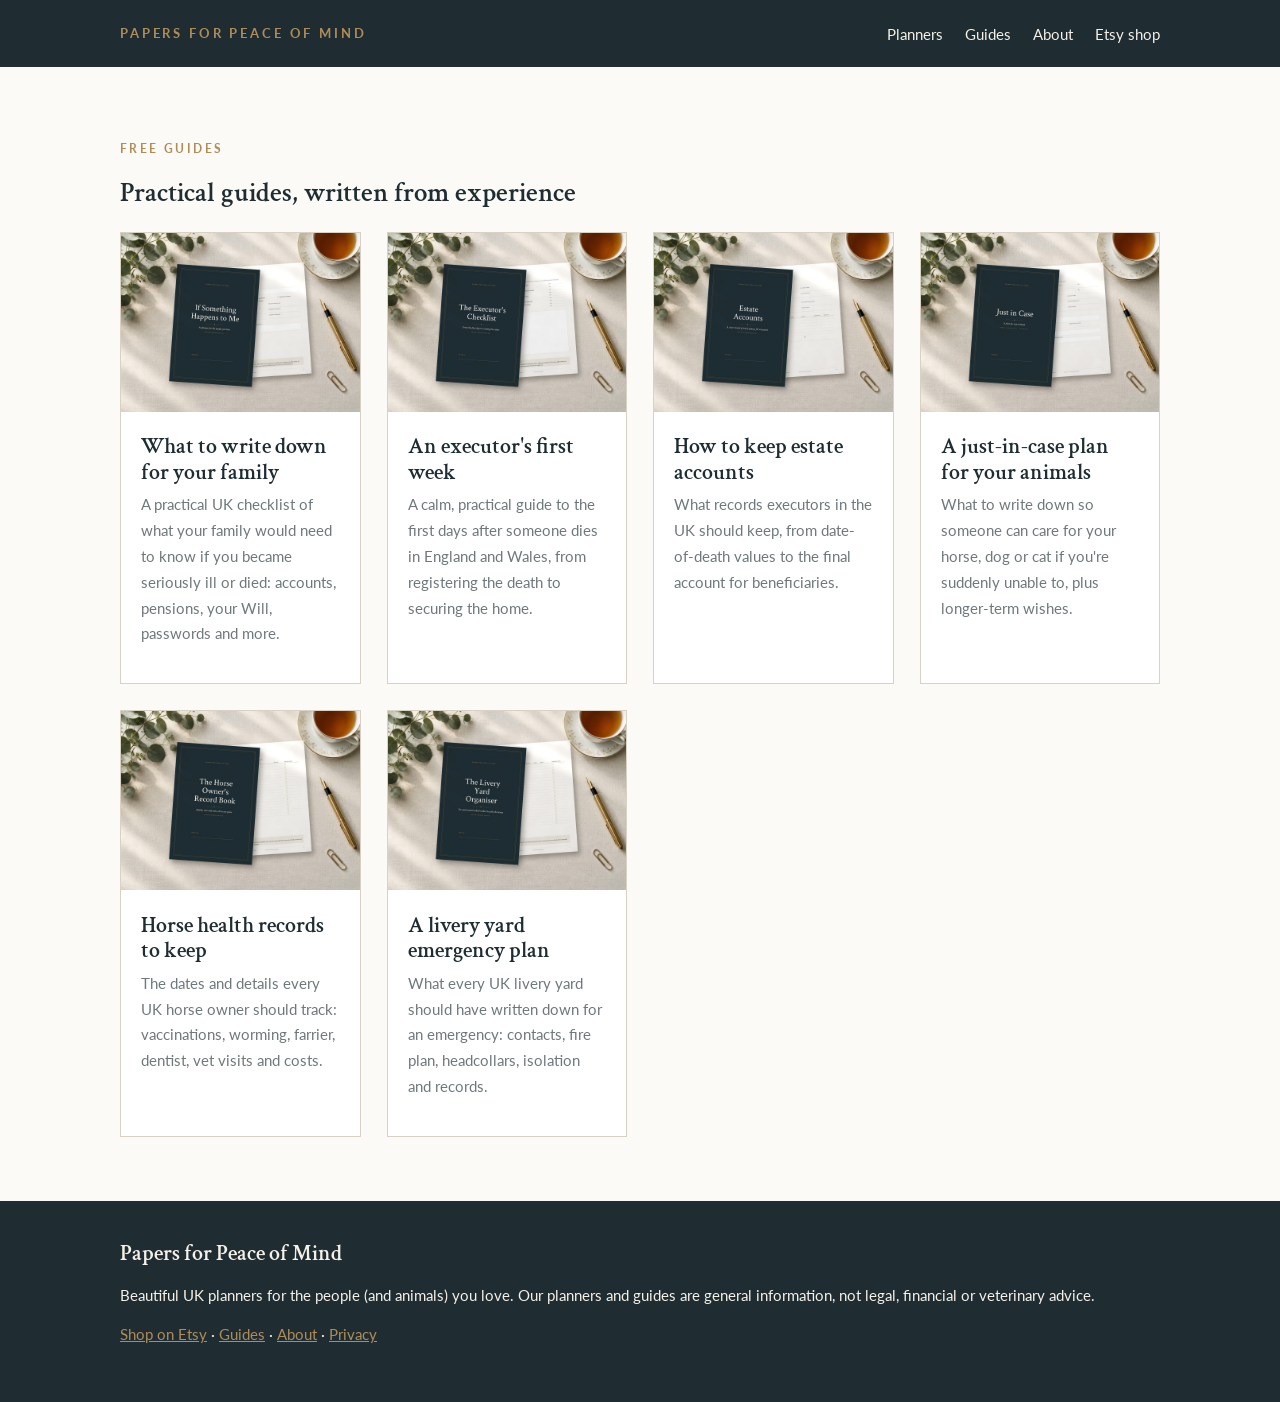
==== guides/index.html @ 26e67ae7 "Papers for Peace of Mind website: home, about, 6 guides" ====
<!doctype html>
<html lang="en-GB"><head><meta charset="utf-8"><meta name="viewport" content="width=device-width,initial-scale=1">
<title>Free UK guides · Papers for Peace of Mind</title><meta name="description" content="Practical UK guides on planning ahead, being an executor and caring for your animals.">
<link rel="canonical" href="https://papersforpeaceofmind.co.uk/guides/"><meta property="og:title" content="Free UK guides · Papers for Peace of Mind"><meta property="og:description" content="Practical UK guides on planning ahead, being an executor and caring for your animals.">
<meta property="og:image" content="https://papersforpeaceofmind.co.uk/img/planner-desk.jpg"><meta property="og:url" content="https://papersforpeaceofmind.co.uk/guides/"><meta name="twitter:card" content="summary_large_image">
<link rel="preconnect" href="https://fonts.googleapis.com"><link rel="preconnect" href="https://fonts.gstatic.com" crossorigin>
<link href="https://fonts.googleapis.com/css2?family=Crimson+Text:ital,wght@0,400;0,600;1,400&family=Lato:wght@400;700&display=swap" rel="stylesheet">
<link rel="stylesheet" href="/style.css"><link rel="icon" href="/img/icon.png">
</head><body>
<header><div class="wrap"><a class="brand" href="/">Papers for Peace of Mind</a>
<nav><a href="/#planners">Planners</a><a href="/guides/">Guides</a><a href="/about.html">About</a><a href="https://www.etsy.com/shop/PapersForPeaceOfMind">Etsy shop</a></nav></div></header>
<section><div class="wrap"><p class="eyebrow">Free guides</p><h1>Practical guides, written from experience</h1><div class="grid guides"><a class="card" href="/guides/what-to-write-down-for-your-family.html"><img src="/img/planner-desk.jpg" alt="" loading="lazy" width="1200" height="900"><div class="body"><h3>What to write down for your family</h3><p>A practical UK checklist of what your family would need to know if you became seriously ill or died: accounts, pensions, your Will, passwords and more.</p></div></a><a class="card" href="/guides/executor-first-week-uk.html"><img src="/img/checklist-desk.jpg" alt="" loading="lazy" width="1200" height="900"><div class="body"><h3>An executor&#x27;s first week</h3><p>A calm, practical guide to the first days after someone dies in England and Wales, from registering the death to securing the home.</p></div></a><a class="card" href="/guides/how-to-keep-estate-accounts.html"><img src="/img/accounts-desk.jpg" alt="" loading="lazy" width="1200" height="900"><div class="body"><h3>How to keep estate accounts</h3><p>What records executors in the UK should keep, from date-of-death values to the final account for beneficiaries.</p></div></a><a class="card" href="/guides/pet-and-horse-emergency-plan.html"><img src="/img/animals-desk.jpg" alt="" loading="lazy" width="1200" height="900"><div class="body"><h3>A just-in-case plan for your animals</h3><p>What to write down so someone can care for your horse, dog or cat if you&#x27;re suddenly unable to, plus longer-term wishes.</p></div></a><a class="card" href="/guides/horse-health-records.html"><img src="/img/horse-desk.jpg" alt="" loading="lazy" width="1200" height="900"><div class="body"><h3>Horse health records to keep</h3><p>The dates and details every UK horse owner should track: vaccinations, worming, farrier, dentist, vet visits and costs.</p></div></a><a class="card" href="/guides/livery-yard-emergency-plan.html"><img src="/img/livery-desk.jpg" alt="" loading="lazy" width="1200" height="900"><div class="body"><h3>A livery yard emergency plan</h3><p>What every UK livery yard should have written down for an emergency: contacts, fire plan, headcollars, isolation and records.</p></div></a></div></div></section>
<footer><div class="wrap"><p class="serif" style="font-size:1.4rem;color:var(--cream);margin:0 0 6px">Papers for Peace of Mind</p>
<p>Beautiful UK planners for the people (and animals) you love. Our planners and guides are general information, not legal, financial or veterinary advice.</p>
<p><a href="https://www.etsy.com/shop/PapersForPeaceOfMind">Shop on Etsy</a> · <a href="/guides/">Guides</a> · <a href="/about.html">About</a> · <a href="/privacy.html">Privacy</a></p></div></footer>
</body></html>
---- style.css ----
:root{--ink:#1F2D33;--text:#2E3B40;--soft:#6F787B;--brass:#B08D57;--paper:#FCFAF6;--stone:#F1ECE3;--cream:#F6F1E7;--sage:#5F7A6C;--hair:#D9D1C3}
*{box-sizing:border-box}body{margin:0;background:var(--paper);color:var(--text);font:18px/1.7 'Lato',system-ui,sans-serif}
h1,h2,h3,.serif{font-family:'Crimson Text',Georgia,serif;font-weight:600;color:var(--ink);line-height:1.2}
a{color:var(--sage)}img{max-width:100%;height:auto;display:block}
.wrap{max-width:1080px;margin:0 auto;padding:0 20px}.narrow{max-width:760px}
header{background:var(--ink)}header .wrap{display:flex;align-items:center;justify-content:space-between;padding:18px 20px;gap:16px;flex-wrap:wrap}
.brand{font:700 13px/1 'Lato',sans-serif;letter-spacing:.22em;color:var(--brass);text-decoration:none;text-transform:uppercase}
nav a{color:var(--cream);text-decoration:none;margin-left:22px;font-size:15px}nav a:hover{color:var(--brass)}
.hero{background:var(--ink);color:var(--cream);padding:40px 0 70px}.hero .wrap{display:grid;grid-template-columns:1.1fr 1fr;gap:48px;align-items:center}
.hero h1{color:var(--cream);font-size:clamp(2.3rem,5vw,3.6rem);margin:0 0 16px}.hero p{font-size:1.15rem;opacity:.92}
.eyebrow{font:700 12px/1 'Lato',sans-serif;letter-spacing:.2em;text-transform:uppercase;color:var(--brass)}
.btn{display:inline-block;background:var(--brass);color:#fff;text-decoration:none;padding:14px 26px;border-radius:4px;font-weight:700;letter-spacing:.03em}
.btn.ghost{background:transparent;border:1px solid var(--brass);color:var(--brass)}
section{padding:64px 0}.stone{background:var(--stone)}
.grid{display:grid;grid-template-columns:repeat(auto-fill,minmax(240px,1fr));gap:26px}
.card{background:#fff;border:1px solid var(--hair);display:flex;flex-direction:column}.card .body{padding:18px 20px 22px;display:flex;flex-direction:column;flex:1}
.card h3{margin:.2em 0 .3em;font-size:1.35rem}.card p{margin:0 0 14px;color:var(--soft);font-size:.95rem}.price{font-family:'Crimson Text',serif;font-size:1.4rem;color:var(--ink);margin-top:auto}
.card .btn{margin-top:12px;text-align:center}.guides a.card{text-decoration:none;color:inherit}
.tip{background:var(--stone);border-left:3px solid var(--brass);padding:18px 22px;margin:28px 0;font-family:'Crimson Text',serif;font-style:italic;font-size:1.2rem;color:var(--ink)}
article h1{font-size:clamp(2rem,4.5vw,2.9rem);margin:.3em 0 .4em}article h2{font-size:1.65rem;margin-top:1.8em}article li{margin-bottom:.5em}
.byline{color:var(--soft);font-size:.95rem;border-top:1px solid var(--hair);border-bottom:1px solid var(--hair);padding:10px 0;margin:18px 0 26px}
.cta{background:var(--ink);color:var(--cream);padding:28px;margin:40px 0;display:grid;grid-template-columns:160px 1fr;gap:24px;align-items:center}
.cta h3{color:var(--cream);margin:.1em 0 .3em}.cta p{margin:0 0 14px;opacity:.9}
.note{font-size:.88rem;color:var(--soft)}footer{background:var(--ink);color:var(--cream);padding:40px 0;font-size:.92rem}footer a{color:var(--brass)}
@media(max-width:760px){.hero .wrap{grid-template-columns:1fr}.cta{grid-template-columns:1fr}nav a{margin:0 16px 0 0}}
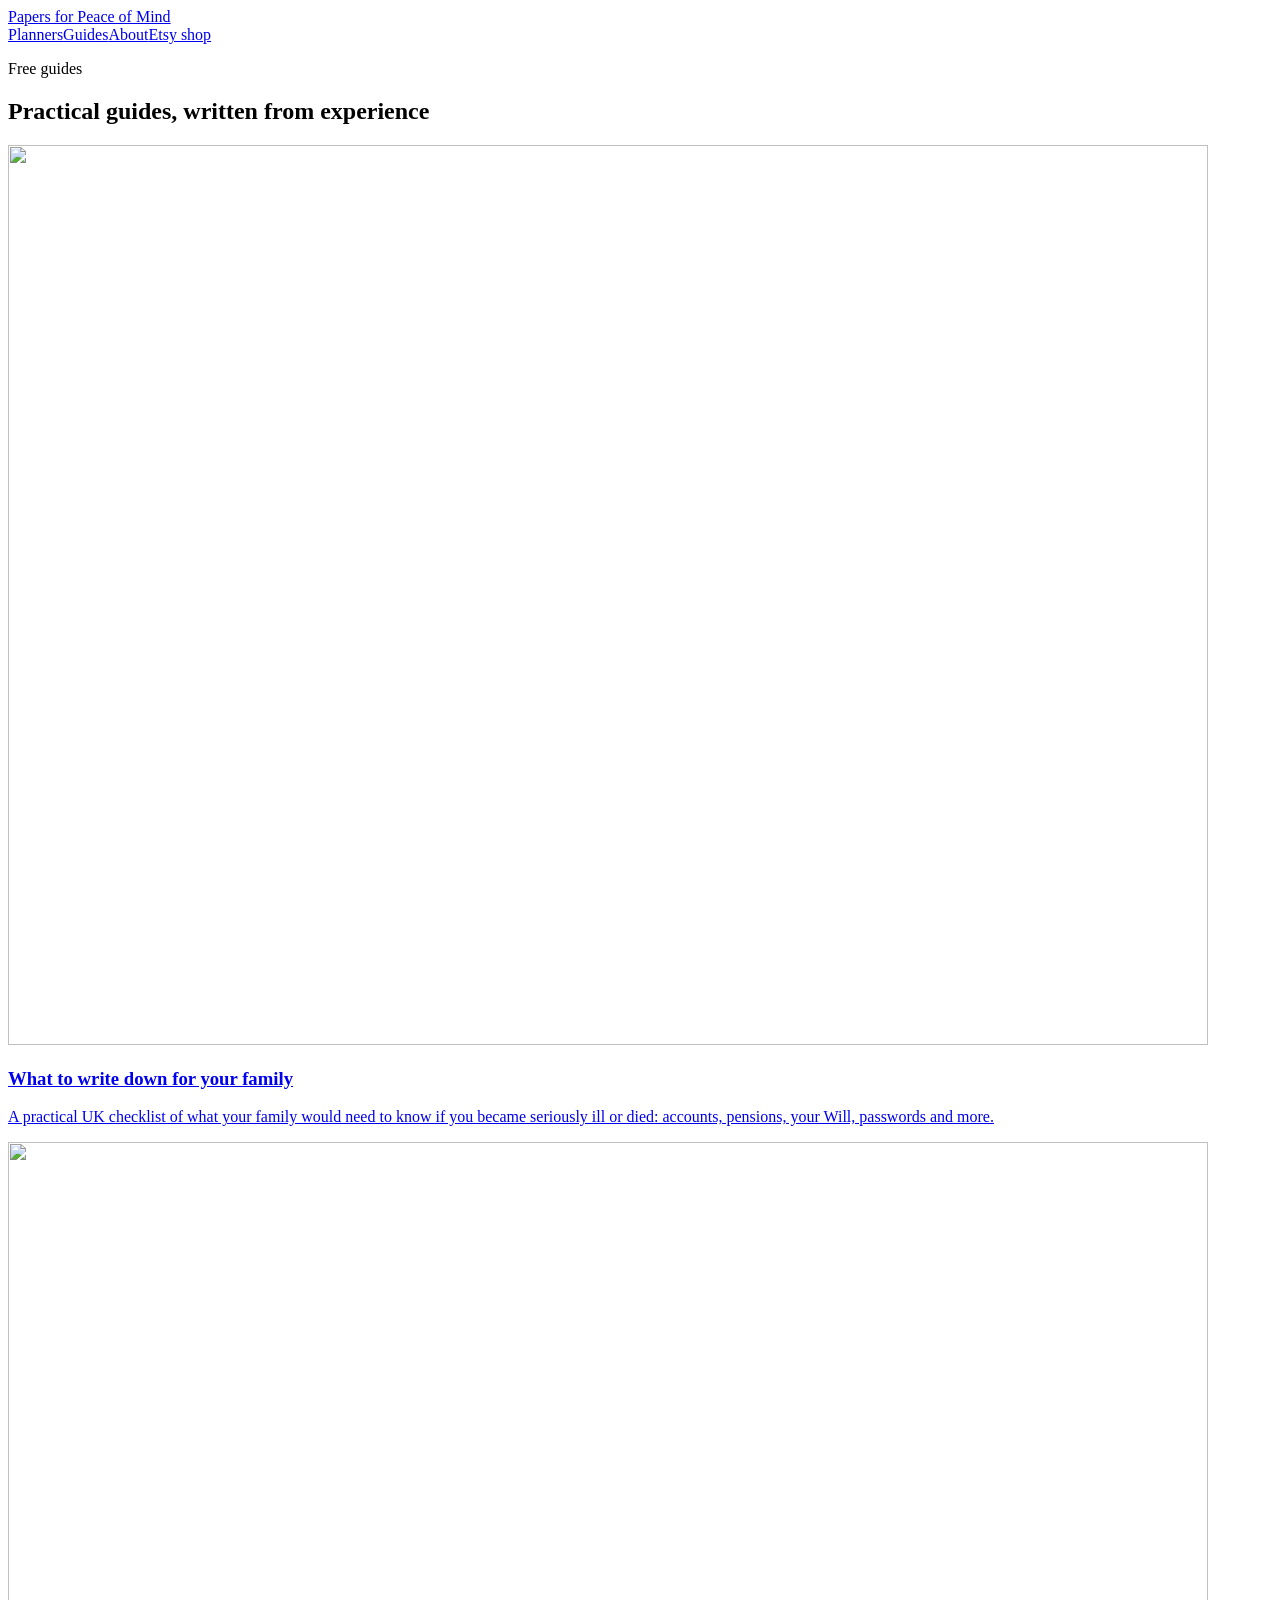
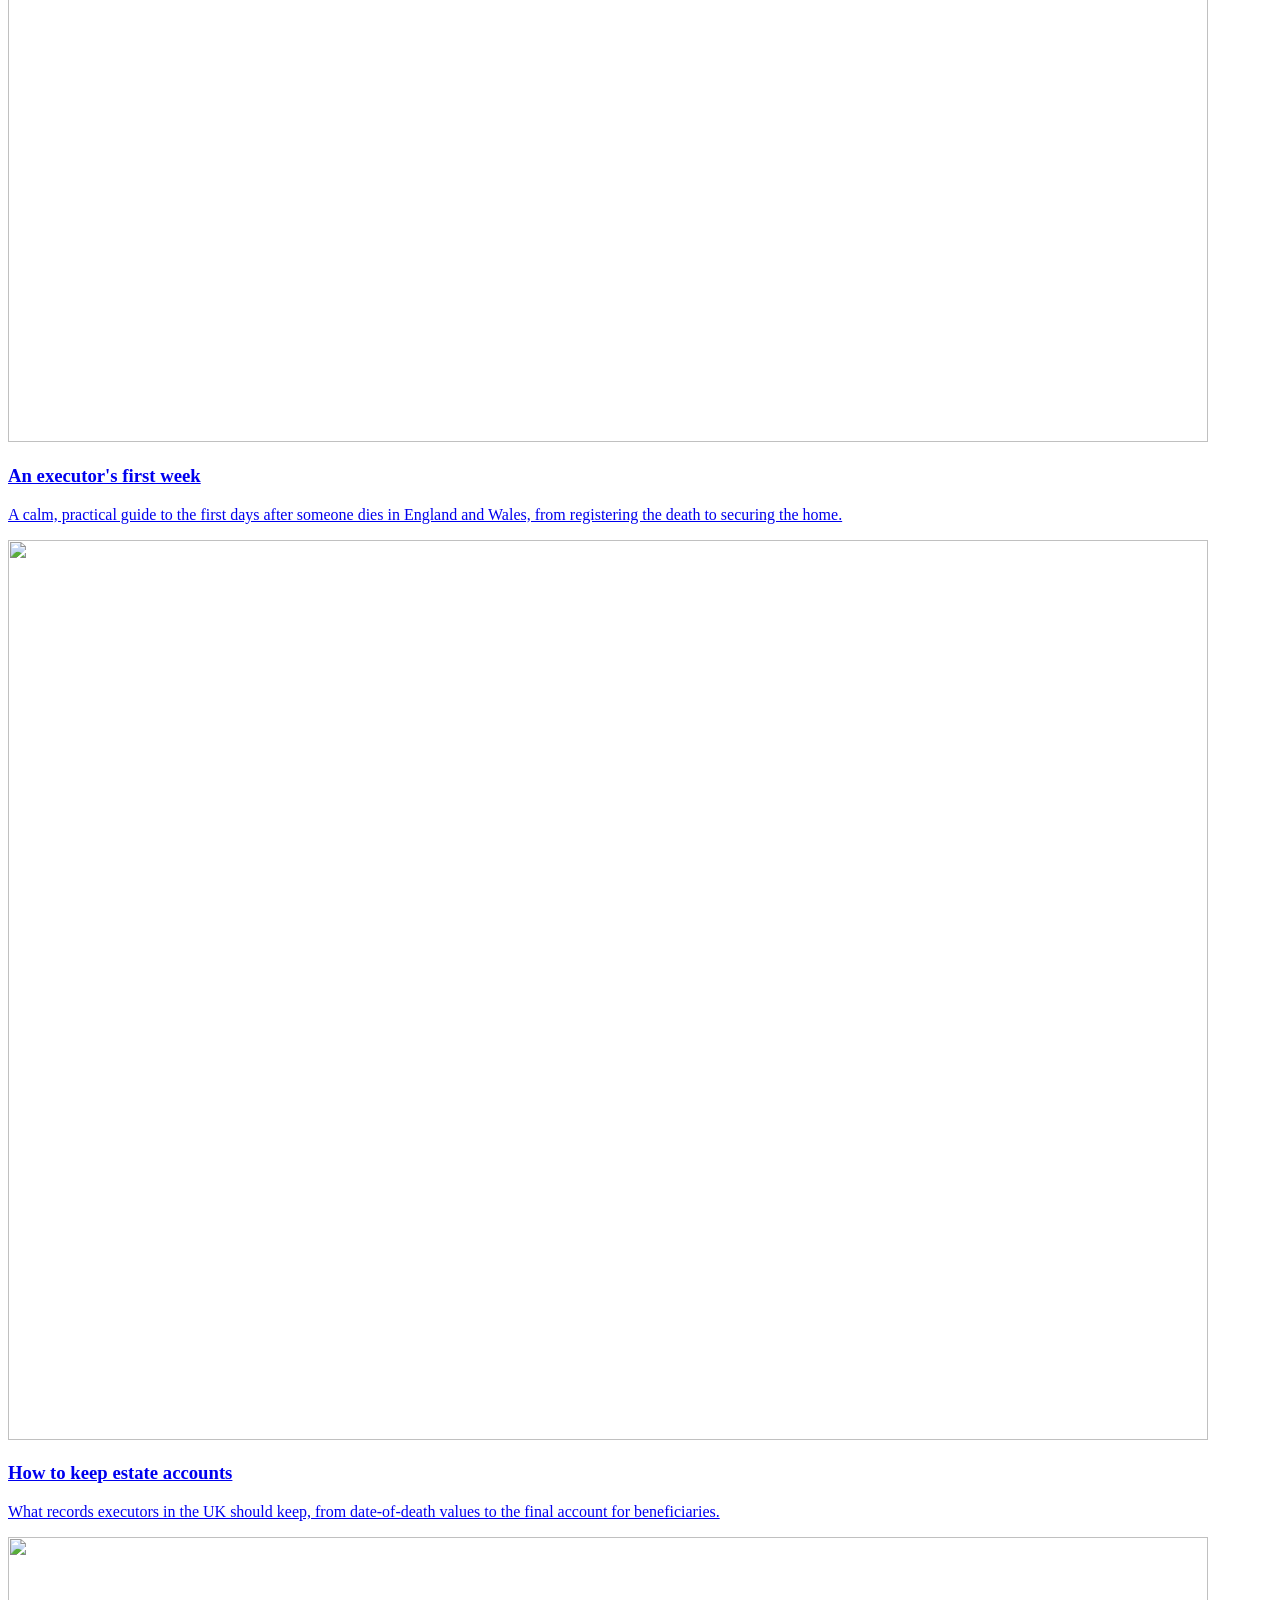
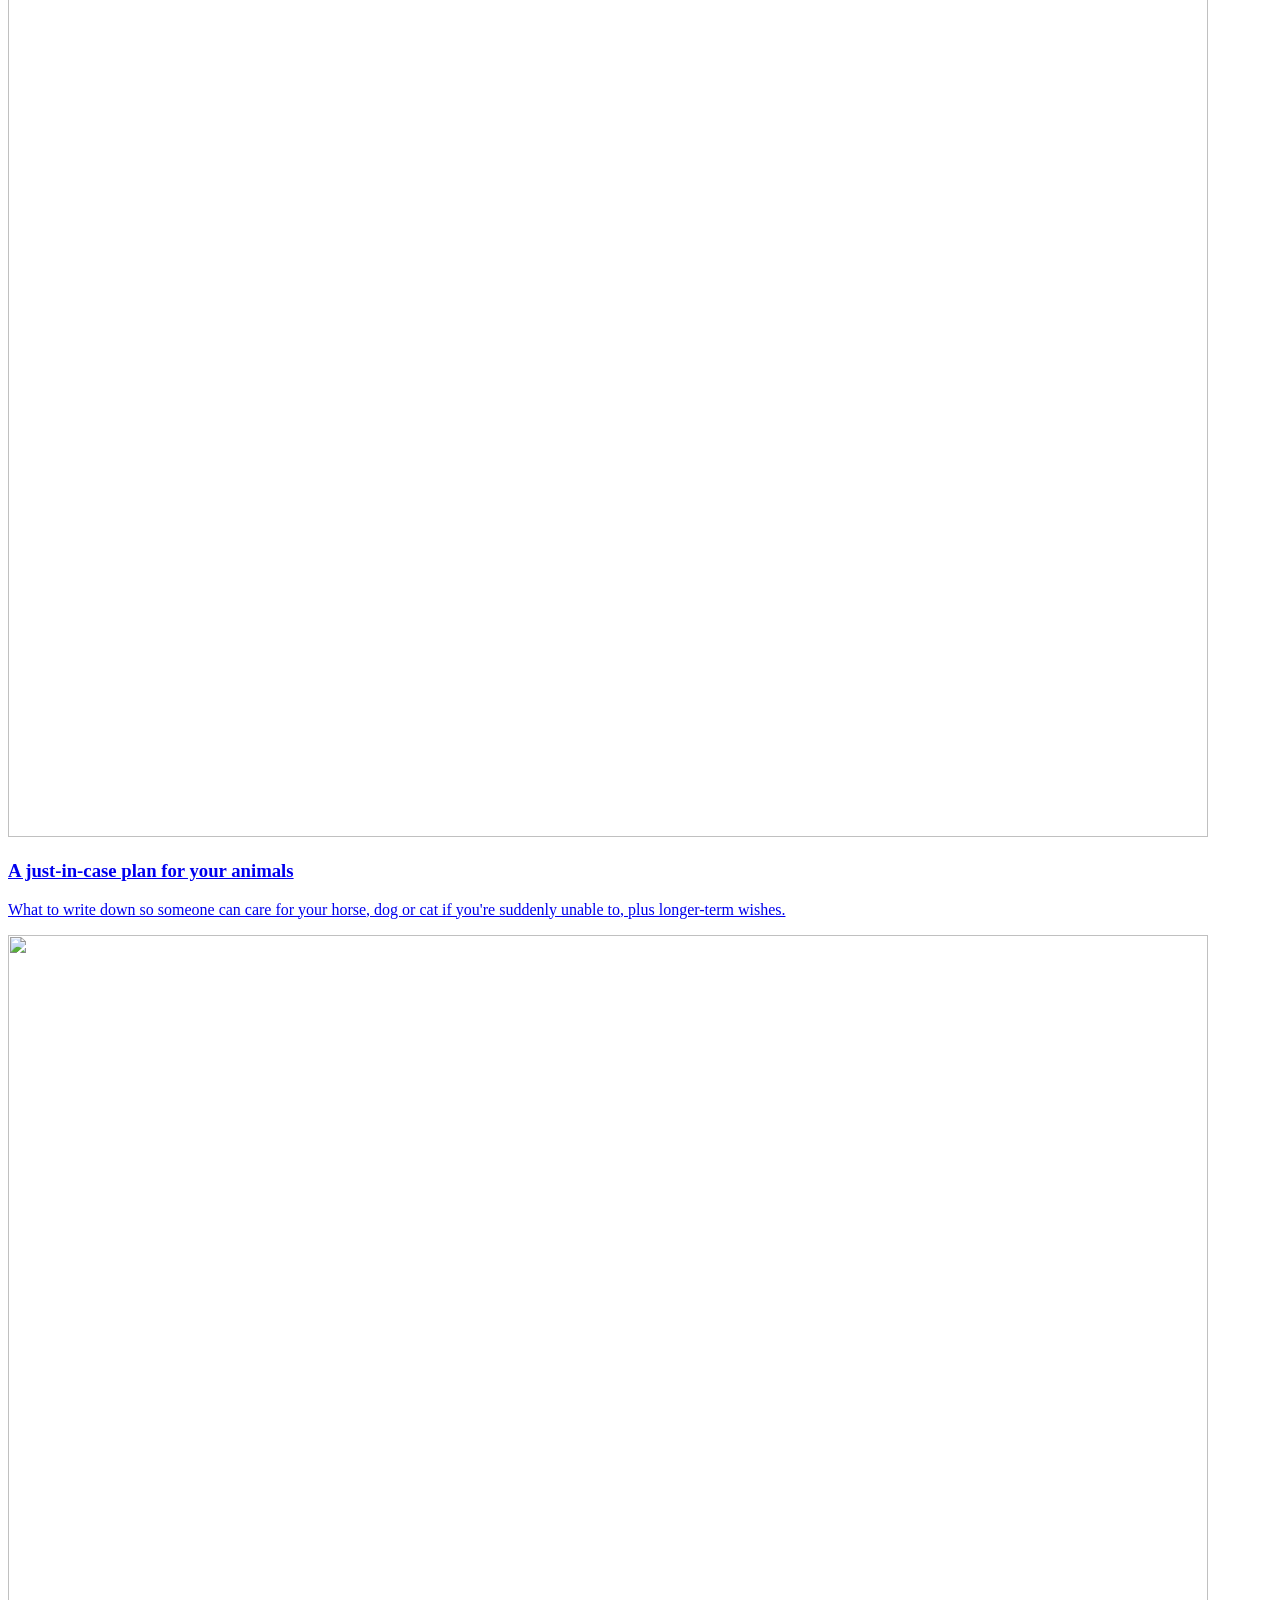
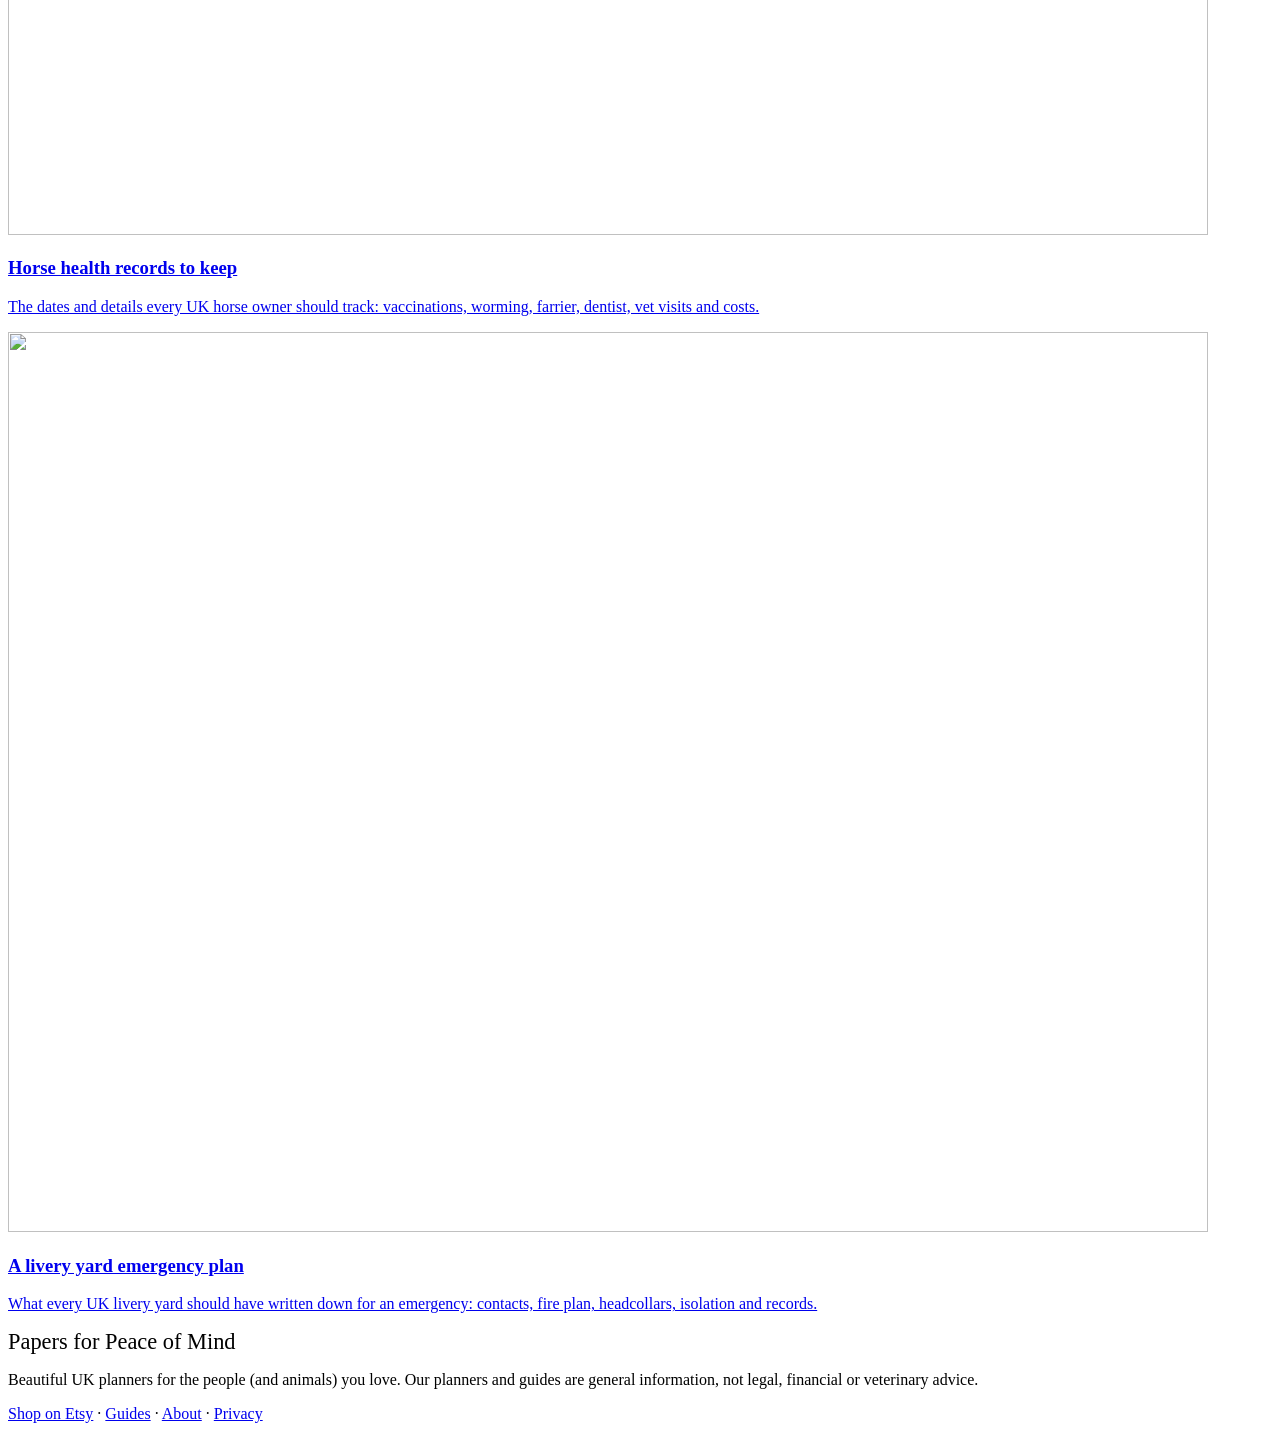
==== commit 09751da9: "Make the site work at its GitHub Pages address; add IndexNow key Co-Authored-By: Claude Opus 5.5 <no" ====
--- a/guides/index.html
+++ b/guides/index.html
@@ -1,16 +1,16 @@
 <!doctype html>
 <html lang="en-GB"><head><meta charset="utf-8"><meta name="viewport" content="width=device-width,initial-scale=1">
 <title>Free UK guides · Papers for Peace of Mind</title><meta name="description" content="Practical UK guides on planning ahead, being an executor and caring for your animals.">
-<link rel="canonical" href="https://papersforpeaceofmind.co.uk/guides/"><meta property="og:title" content="Free UK guides · Papers for Peace of Mind"><meta property="og:description" content="Practical UK guides on planning ahead, being an executor and caring for your animals.">
-<meta property="og:image" content="https://papersforpeaceofmind.co.uk/img/planner-desk.jpg"><meta property="og:url" content="https://papersforpeaceofmind.co.uk/guides/"><meta name="twitter:card" content="summary_large_image">
+<link rel="canonical" href="https://hopenebbs.github.io/PapersForPeaceOfMind/guides/"><meta property="og:title" content="Free UK guides · Papers for Peace of Mind"><meta property="og:description" content="Practical UK guides on planning ahead, being an executor and caring for your animals.">
+<meta property="og:image" content="https://hopenebbs.github.io/PapersForPeaceOfMind/img/planner-desk.jpg"><meta property="og:url" content="https://hopenebbs.github.io/PapersForPeaceOfMind/guides/"><meta name="twitter:card" content="summary_large_image">
 <link rel="preconnect" href="https://fonts.googleapis.com"><link rel="preconnect" href="https://fonts.gstatic.com" crossorigin>
 <link href="https://fonts.googleapis.com/css2?family=Crimson+Text:ital,wght@0,400;0,600;1,400&family=Lato:wght@400;700&display=swap" rel="stylesheet">
-<link rel="stylesheet" href="/style.css"><link rel="icon" href="/img/icon.png">
+<link rel="stylesheet" href="/PapersForPeaceOfMind/style.css"><link rel="icon" href="/PapersForPeaceOfMind/img/icon.png">
 </head><body>
-<header><div class="wrap"><a class="brand" href="/">Papers for Peace of Mind</a>
-<nav><a href="/#planners">Planners</a><a href="/guides/">Guides</a><a href="/about.html">About</a><a href="https://www.etsy.com/shop/PapersForPeaceOfMind">Etsy shop</a></nav></div></header>
-<section><div class="wrap"><p class="eyebrow">Free guides</p><h1>Practical guides, written from experience</h1><div class="grid guides"><a class="card" href="/guides/what-to-write-down-for-your-family.html"><img src="/img/planner-desk.jpg" alt="" loading="lazy" width="1200" height="900"><div class="body"><h3>What to write down for your family</h3><p>A practical UK checklist of what your family would need to know if you became seriously ill or died: accounts, pensions, your Will, passwords and more.</p></div></a><a class="card" href="/guides/executor-first-week-uk.html"><img src="/img/checklist-desk.jpg" alt="" loading="lazy" width="1200" height="900"><div class="body"><h3>An executor&#x27;s first week</h3><p>A calm, practical guide to the first days after someone dies in England and Wales, from registering the death to securing the home.</p></div></a><a class="card" href="/guides/how-to-keep-estate-accounts.html"><img src="/img/accounts-desk.jpg" alt="" loading="lazy" width="1200" height="900"><div class="body"><h3>How to keep estate accounts</h3><p>What records executors in the UK should keep, from date-of-death values to the final account for beneficiaries.</p></div></a><a class="card" href="/guides/pet-and-horse-emergency-plan.html"><img src="/img/animals-desk.jpg" alt="" loading="lazy" width="1200" height="900"><div class="body"><h3>A just-in-case plan for your animals</h3><p>What to write down so someone can care for your horse, dog or cat if you&#x27;re suddenly unable to, plus longer-term wishes.</p></div></a><a class="card" href="/guides/horse-health-records.html"><img src="/img/horse-desk.jpg" alt="" loading="lazy" width="1200" height="900"><div class="body"><h3>Horse health records to keep</h3><p>The dates and details every UK horse owner should track: vaccinations, worming, farrier, dentist, vet visits and costs.</p></div></a><a class="card" href="/guides/livery-yard-emergency-plan.html"><img src="/img/livery-desk.jpg" alt="" loading="lazy" width="1200" height="900"><div class="body"><h3>A livery yard emergency plan</h3><p>What every UK livery yard should have written down for an emergency: contacts, fire plan, headcollars, isolation and records.</p></div></a></div></div></section>
+<header><div class="wrap"><a class="brand" href="/PapersForPeaceOfMind/">Papers for Peace of Mind</a>
+<nav><a href="/PapersForPeaceOfMind/#planners">Planners</a><a href="/PapersForPeaceOfMind/guides/">Guides</a><a href="/PapersForPeaceOfMind/about.html">About</a><a href="https://www.etsy.com/shop/PapersForPeaceOfMind">Etsy shop</a></nav></div></header>
+<section><div class="wrap"><p class="eyebrow">Free guides</p><h1>Practical guides, written from experience</h1><div class="grid guides"><a class="card" href="/PapersForPeaceOfMind/guides/what-to-write-down-for-your-family.html"><img src="/PapersForPeaceOfMind/img/planner-desk.jpg" alt="" loading="lazy" width="1200" height="900"><div class="body"><h3>What to write down for your family</h3><p>A practical UK checklist of what your family would need to know if you became seriously ill or died: accounts, pensions, your Will, passwords and more.</p></div></a><a class="card" href="/PapersForPeaceOfMind/guides/executor-first-week-uk.html"><img src="/PapersForPeaceOfMind/img/checklist-desk.jpg" alt="" loading="lazy" width="1200" height="900"><div class="body"><h3>An executor&#x27;s first week</h3><p>A calm, practical guide to the first days after someone dies in England and Wales, from registering the death to securing the home.</p></div></a><a class="card" href="/PapersForPeaceOfMind/guides/how-to-keep-estate-accounts.html"><img src="/PapersForPeaceOfMind/img/accounts-desk.jpg" alt="" loading="lazy" width="1200" height="900"><div class="body"><h3>How to keep estate accounts</h3><p>What records executors in the UK should keep, from date-of-death values to the final account for beneficiaries.</p></div></a><a class="card" href="/PapersForPeaceOfMind/guides/pet-and-horse-emergency-plan.html"><img src="/PapersForPeaceOfMind/img/animals-desk.jpg" alt="" loading="lazy" width="1200" height="900"><div class="body"><h3>A just-in-case plan for your animals</h3><p>What to write down so someone can care for your horse, dog or cat if you&#x27;re suddenly unable to, plus longer-term wishes.</p></div></a><a class="card" href="/PapersForPeaceOfMind/guides/horse-health-records.html"><img src="/PapersForPeaceOfMind/img/horse-desk.jpg" alt="" loading="lazy" width="1200" height="900"><div class="body"><h3>Horse health records to keep</h3><p>The dates and details every UK horse owner should track: vaccinations, worming, farrier, dentist, vet visits and costs.</p></div></a><a class="card" href="/PapersForPeaceOfMind/guides/livery-yard-emergency-plan.html"><img src="/PapersForPeaceOfMind/img/livery-desk.jpg" alt="" loading="lazy" width="1200" height="900"><div class="body"><h3>A livery yard emergency plan</h3><p>What every UK livery yard should have written down for an emergency: contacts, fire plan, headcollars, isolation and records.</p></div></a></div></div></section>
 <footer><div class="wrap"><p class="serif" style="font-size:1.4rem;color:var(--cream);margin:0 0 6px">Papers for Peace of Mind</p>
 <p>Beautiful UK planners for the people (and animals) you love. Our planners and guides are general information, not legal, financial or veterinary advice.</p>
-<p><a href="https://www.etsy.com/shop/PapersForPeaceOfMind">Shop on Etsy</a> · <a href="/guides/">Guides</a> · <a href="/about.html">About</a> · <a href="/privacy.html">Privacy</a></p></div></footer>
+<p><a href="https://www.etsy.com/shop/PapersForPeaceOfMind">Shop on Etsy</a> · <a href="/PapersForPeaceOfMind/guides/">Guides</a> · <a href="/PapersForPeaceOfMind/about.html">About</a> · <a href="/PapersForPeaceOfMind/privacy.html">Privacy</a></p></div></footer>
 </body></html>
